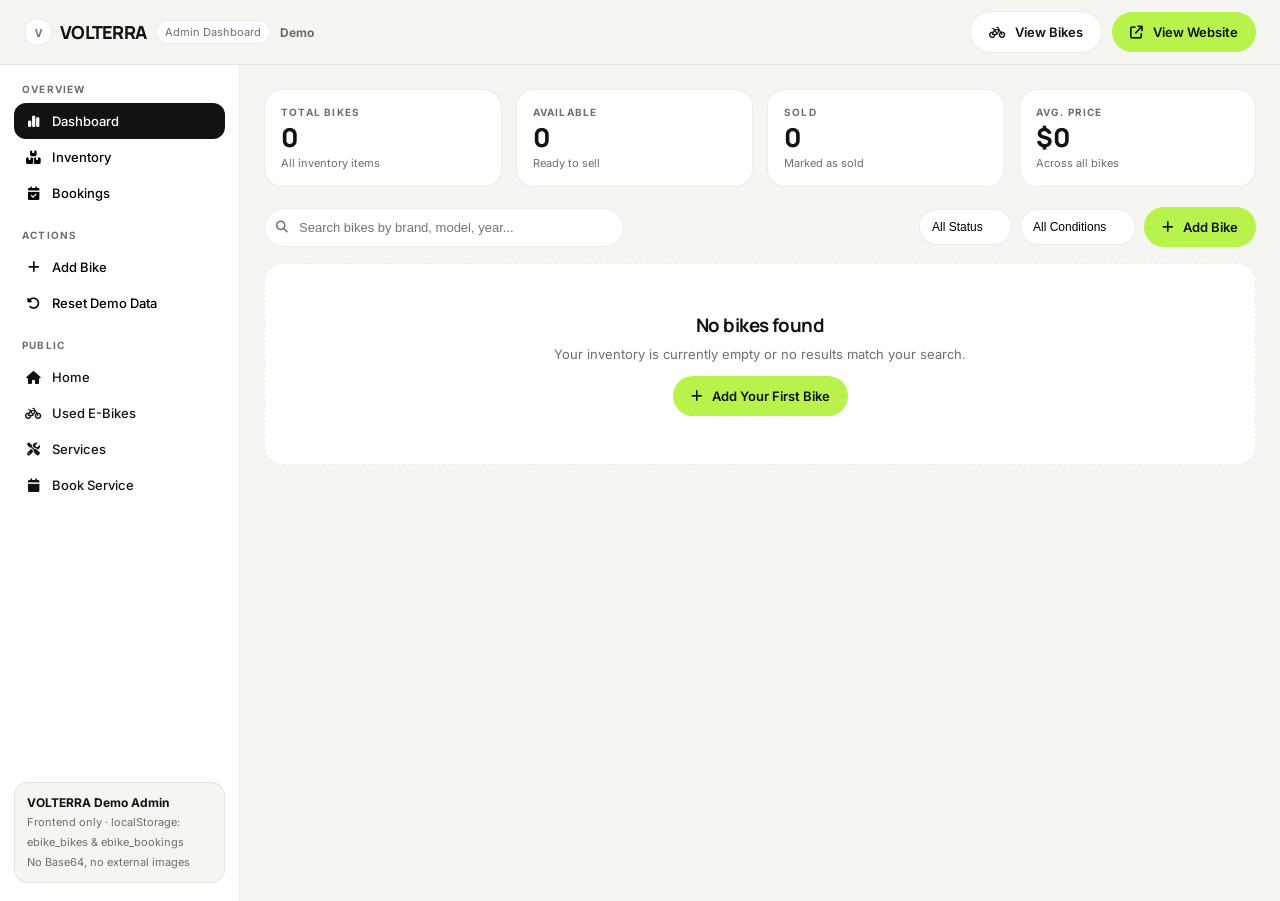
==== admin.html @ 975c0db8 "Create admin.html" ====
<!DOCTYPE html>
<html lang="en">
<head>
<meta charset="UTF-8">
<meta name="viewport" content="width=device-width, initial-scale=1.0">
<title>Admin Dashboard — VOLTERRA</title>
<meta name="description" content="VOLTERRA Admin Demo — inventory management">
<link rel="preconnect" href="https://fonts.googleapis.com">
<link rel="preconnect" href="https://fonts.gstatic.com" crossorigin>
<link href="https://fonts.googleapis.com/css2?family=Inter:wght@400;500;600&family=Manrope:wght@600;700;800&display=swap" rel="stylesheet">
<link rel="stylesheet" href="https://cdnjs.cloudflare.com/ajax/libs/font-awesome/6.5.2/css/all.min.css">
<style>
:root{
  --color-primary:#B7F34A; --color-dark:#111312; --color-bg:#F5F5F2; --color-white:#FFFFFF;
  --color-text-secondary:#6B706C; --color-border:rgba(17,19,18,0.08); --color-border-dark:rgba(255,255,255,0.12);
  --radius-xl:28px; --radius-lg:18px; --radius-pill:100px; --shadow-card:0 8px 40px rgba(17,19,18,0.06);
  --max-w:1280px; --pad-x:24px; --error:#D14343;
}
*{margin:0;padding:0;box-sizing:border-box}
html{scroll-behavior:smooth}
body{font-family:Inter,system-ui,sans-serif;background:var(--color-bg);color:var(--color-dark);-webkit-font-smoothing:antialiased;overflow-x:hidden}
h1,h2,h3,h4{font-family:Manrope,sans-serif;letter-spacing:-0.03em}
a{color:inherit;text-decoration:none} img{display:block;max-width:100%} button{border:0;background:none;font:inherit;cursor:pointer}
.container{width:100%;max-width:var(--max-w);margin:0 auto;padding-left:var(--pad-x);padding-right:var(--pad-x)}
.eyebrow{font-size:11px;font-weight:600;letter-spacing:0.14em;text-transform:uppercase;color:var(--color-text-secondary)}
.btn-primary{display:inline-flex;align-items:center;gap:10px;background:var(--color-primary);color:var(--color-dark);padding:12px 18px;border-radius:var(--radius-pill);font-weight:600;font-size:13px;transition:.18s;white-space:nowrap;justify-content:center}
.btn-primary:hover{transform:translateY(-1px);box-shadow:0 8px 24px rgba(183,243,74,0.35)}
.btn-secondary{display:inline-flex;align-items:center;gap:10px;border:1px solid var(--color-border);background:var(--color-white);padding:12px 18px;border-radius:var(--radius-pill);font-weight:600;font-size:13px;transition:.18s;justify-content:center}
.btn-secondary:hover{border-color:var(--color-dark)}
.btn-dark{display:inline-flex;align-items:center;gap:10px;background:var(--color-dark);color:var(--color-white);padding:12px 18px;border-radius:var(--radius-pill);font-weight:600;font-size:13px}
.btn-danger{background:#111312;color:#fff;padding:12px 18px;border-radius:var(--radius-pill);font-weight:600;font-size:13px}
.admin-header{position:sticky;top:0;z-index:50;background:rgba(245,245,242,0.9);backdrop-filter:saturate(180%) blur(16px);border-bottom:1px solid var(--color-border)}
.admin-nav{height:64px;display:flex;align-items:center;justify-content:space-between}
.logo{font-family:Manrope,sans-serif;font-weight:800;font-size:18px;letter-spacing:-0.04em;display:flex;align-items:center;gap:8px}
.logo-mark{width:28px;height:28px;background:var(--color-dark);color:var(--color-primary);display:grid;place-items:center;border-radius:8px;font-size:12px;font-weight:800}
.admin-title{display:flex;align-items:center;gap:10px}
.admin-title span{font-size:11px;color:var(--color-text-secondary);border:1px solid var(--color-border);padding:4px 8px;border-radius:100px;background:var(--color-white)}
.admin-layout{display:grid;grid-template-columns:240px 1fr;min-height:calc(100vh - 64px)}
.sidebar{background:var(--color-white);border-right:1px solid var(--color-border);padding:18px 14px;display:flex;flex-direction:column;gap:18px;position:sticky;top:64px;height:calc(100vh - 64px);overflow:auto}
.side-section{font-size:10px;letter-spacing:0.12em;text-transform:uppercase;color:var(--color-text-secondary);font-weight:700;margin-bottom:8px;padding-left:8px}
.side-link{display:flex;align-items:center;gap:10px;padding:10px 10px;border-radius:12px;font-size:13px;font-weight:500;transition:.18s;width:100%;text-align:left}
.side-link i{width:18px;text-align:center;font-size:13px}
.side-link.active{background:var(--color-dark);color:var(--color-white)}
.side-link:hover:not(.active){background:var(--color-bg)}
.side-foot{margin-top:auto;padding:12px;border:1px solid var(--color-border);border-radius:14px;background:var(--color-bg)}
.side-foot b{font-size:12px;display:block} .side-foot span{font-size:11px;color:var(--color-text-secondary)}
.main{padding:24px}
.stats{display:grid;grid-template-columns:repeat(4,1fr);gap:14px;margin-bottom:20px}
.stat-card{background:var(--color-white);border:1px solid var(--color-border);border-radius:18px;padding:16px}
.stat-card .k{font-size:10px;letter-spacing:0.12em;text-transform:uppercase;color:var(--color-text-secondary);font-weight:700;margin-bottom:6px}
.stat-card .v{font-family:Manrope,sans-serif;font-size:26px;font-weight:800;line-height:1}
.stat-card .sub{font-size:11px;color:var(--color-text-secondary);margin-top:6px}
.toolbar{display:flex;flex-wrap:wrap;gap:10px;align-items:center;justify-content:space-between;margin-bottom:16px}
.search{position:relative;flex:1 1 240px;max-width:360px}
.search i{position:absolute;left:12px;top:50%;transform:translateY(-50%);color:var(--color-text-secondary);font-size:12px}
.search input{width:100%;padding:11px 12px 11px 34px;border-radius:100px;border:1px solid var(--color-border);background:var(--color-white);font-size:13px;outline:none}
.search input:focus{border-color:var(--color-dark)}
.filters{display:flex;gap:8px;flex-wrap:wrap;align-items:center}
.filters select{padding:10px 28px 10px 12px;border-radius:100px;border:1px solid var(--color-border);background:var(--color-white);font-size:12px;font-weight:500;appearance:none;cursor:pointer}
.table-wrap{background:var(--color-white);border:1px solid var(--color-border);border-radius:20px;overflow:hidden}
.table-scroll{overflow:auto}
table{width:100%;border-collapse:collapse;min-width:900px}
thead th{font-size:10px;letter-spacing:0.1em;text-transform:uppercase;color:var(--color-text-secondary);font-weight:700;text-align:left;padding:12px;border-bottom:1px solid var(--color-border);background:#FAFAF8;white-space:nowrap}
tbody td{padding:12px;border-bottom:1px solid var(--color-border);font-size:13px;vertical-align:middle}
.bike-cell{display:flex;align-items:center;gap:10px}
.bike-cell img{width:48px;height:48px;border-radius:10px;object-fit:cover;background:#EEEDE8;border:1px solid var(--color-border)}
.bike-cell .ph{width:48px;height:48px;border-radius:10px;background:#EEEDE8;display:grid;place-items:center;font-size:10px;color:var(--color-text-secondary);border:1px solid var(--color-border)}
.badge{font-size:10px;font-weight:600;letter-spacing:0.06em;padding:4px 8px;border-radius:100px;display:inline-block;border:1px solid var(--color-border)}
.badge.available{background:#EAF5D0;border-color:#D6E8A8} .badge.sold{background:#EEEDE8}
.badge.excellent{background:var(--color-dark);color:#fff} .badge.great{background:#2A332E;color:#DDE7D3}
.actions{display:flex;gap:6px}
.icon-btn{width:32px;height:32px;border-radius:50%;border:1px solid var(--color-border);background:var(--color-white);display:grid;place-items:center;transition:.18s}
.icon-btn:hover{border-color:var(--color-dark);transform:translateY(-1px)}
.cards{display:none;grid-template-columns:1fr;gap:12px}
.bike-card{background:var(--color-white);border:1px solid var(--color-border);border-radius:18px;overflow:hidden;display:flex;gap:12px;padding:12px}
.bike-card img{width:84px;height:84px;border-radius:12px;object-fit:cover;background:#EEEDE8;flex:0 0 84px}
.bike-card .ph{width:84px;height:84px;border-radius:12px;background:#EEEDE8;display:grid;place-items:center;color:var(--color-text-secondary);font-size:10px;flex:0 0 84px;border:1px solid var(--color-border)}
.empty{background:var(--color-white);border:1px dashed var(--color-border);border-radius:20px;padding:48px 20px;text-align:center}
.backdrop{position:fixed;inset:0;background:rgba(17,19,18,0.42);backdrop-filter:blur(6px);z-index:70;display:none;place-items:center;padding:18px}
.backdrop.open{display:grid}
.modal{background:var(--color-white);border-radius:22px;max-width:640px;width:100%;border:1px solid var(--color-border);box-shadow:0 24px 80px rgba(0,0,0,0.18);overflow:hidden;animation:pop .28s}
@keyframes pop{from{transform:translateY(8px) scale(.98);opacity:0}to{transform:translateY(0) scale(1);opacity:1}}
.modal-head{padding:18px 20px;border-bottom:1px solid var(--color-border);display:flex;justify-content:space-between;align-items:center}
.modal-body{padding:18px 20px;max-height:70vh;overflow:auto}
.form-grid{display:grid;grid-template-columns:1fr 1fr;gap:12px}
.field{display:flex;flex-direction:column;gap:6px}
.field.full{grid-column:1/-1}
.field label{font-size:11px;font-weight:600}
.field input,.field select,.field textarea{padding:11px 12px;border-radius:12px;border:1px solid var(--color-border);background:var(--color-bg);font-size:13px;outline:none}
.field input:focus,.field select:focus,.field textarea:focus{border-color:var(--color-dark);background:var(--color-white)}
.field small.err{font-size:11px;color:var(--error);display:none} .field.invalid small.err{display:block} .field.invalid input{border-color:var(--error);background:#FFF6F6}
.modal-foot{padding:14px 20px;border-top:1px solid var(--color-border);display:flex;justify-content:flex-end;gap:10px;background:#FAFAF8}
.toast-wrap{position:fixed;bottom:18px;right:18px;z-index:80;display:flex;flex-direction:column;gap:10px}
.toast{background:var(--color-dark);color:var(--color-white);padding:12px 14px;border-radius:12px;font-size:13px;display:flex;align-items:center;gap:10px;box-shadow:0 12px 32px rgba(0,0,0,0.18)}
.bookings-list{display:grid;gap:10px}
.booking-card{background:var(--color-white);border:1px solid var(--color-border);border-radius:16px;padding:14px;display:flex;justify-content:space-between;gap:12px}
@media(max-width:1024px){
  .admin-layout{grid-template-columns:1fr} .sidebar{display:none}
  .stats{grid-template-columns:repeat(2,1fr)} .table-wrap{display:none} .cards{display:grid} .form-grid{grid-template-columns:1fr}
}
@media(max-width:640px){:root{--pad-x:16px} .stats{grid-template-columns:1fr 1fr} .main{padding:16px}}
</style>
</head>
<body>

<header class="admin-header">
  <div class="container admin-nav">
    <div class="admin-title">
      <a class="logo" href="index.html"><span class="logo-mark">V</span> VOLTERRA</a>
      <span>Admin Dashboard</span>
      <b style="font-size:12px;opacity:0.6">Demo</b>
    </div>
    <div style="display:flex;gap:10px;align-items:center">
      <a class="btn-secondary" href="bikes.html"><i class="fa-solid fa-bicycle"></i> View Bikes</a>
      <a class="btn-primary" href="index.html"><i class="fa-solid fa-arrow-up-right-from-square"></i> View Website</a>
    </div>
  </div>
</header>

<div class="admin-layout">
  <aside class="sidebar">
    <div>
      <div class="side-section">Overview</div>
      <button class="side-link active" data-tab="dashboard"><i class="fa-solid fa-chart-simple"></i> Dashboard</button>
      <button class="side-link" data-tab="inventory"><i class="fa-solid fa-boxes-stacked"></i> Inventory</button>
      <button class="side-link" data-tab="bookings"><i class="fa-solid fa-calendar-check"></i> Bookings <span id="bookingCountBadge" style="margin-left:auto;background:var(--color-primary);color:#111312;padding:2px 6px;border-radius:100px;font-size:10px;display:none">0</span></button>
    </div>
    <div>
      <div class="side-section">Actions</div>
      <button class="side-link" id="openAddFromSide"><i class="fa-solid fa-plus"></i> Add Bike</button>
      <button class="side-link" id="resetData"><i class="fa-solid fa-rotate-left"></i> Reset Demo Data</button>
    </div>
    <div>
      <div class="side-section">Public</div>
      <a class="side-link" href="index.html"><i class="fa-solid fa-house"></i> Home</a>
      <a class="side-link" href="bikes.html"><i class="fa-solid fa-bicycle"></i> Used E-Bikes</a>
      <a class="side-link" href="services.html"><i class="fa-solid fa-screwdriver-wrench"></i> Services</a>
      <a class="side-link" href="book-service.html"><i class="fa-solid fa-calendar"></i> Book Service</a>
    </div>
    <div class="side-foot">
      <b>VOLTERRA Demo Admin</b>
      <span>Frontend only · localStorage: ebike_bikes & ebike_bookings<br>No Base64, no external images</span>
    </div>
  </aside>

  <main class="main">
    <div class="stats" id="stats">
      <div class="stat-card"><div class="k">Total Bikes</div><div class="v" id="statTotal">0</div><div class="sub">All inventory items</div></div>
      <div class="stat-card"><div class="k">Available</div><div class="v" id="statAvail">0</div><div class="sub">Ready to sell</div></div>
      <div class="stat-card"><div class="k">Sold</div><div class="v" id="statSold">0</div><div class="sub">Marked as sold</div></div>
      <div class="stat-card"><div class="k">Avg. Price</div><div class="v" id="statAvg">$0</div><div class="sub">Across all bikes</div></div>
    </div>

    <div class="toolbar" id="inventoryToolbar">
      <div class="search"><i class="fa-solid fa-magnifying-glass"></i><input id="searchInput" type="search" placeholder="Search bikes by brand, model, year..."></div>
      <div class="filters">
        <select id="statusFilter"><option value="all">All Status</option><option value="Available">Available</option><option value="Sold">Sold</option></select>
        <select id="conditionFilter"><option value="all">All Conditions</option><option value="Excellent">Excellent</option><option value="Great">Great</option><option value="Good">Good</option></select>
        <button class="btn-primary" id="openAdd"><i class="fa-solid fa-plus"></i> Add Bike</button>
      </div>
    </div>

    <div class="table-wrap" id="tableWrap">
      <div class="table-scroll">
        <table>
          <thead><tr><th>Bike</th><th>Brand</th><th>Model</th><th>Year</th><th>Price</th><th>Mileage</th><th>Battery</th><th>Condition</th><th>Status</th><th>Actions</th></tr></thead>
          <tbody id="tableBody"></tbody>
        </table>
      </div>
    </div>

    <div class="cards" id="cards"></div>

    <div class="empty" id="emptyState" style="display:none">
      <h3>No bikes found</h3>
      <p style="font-size:13px;color:var(--color-text-secondary);margin:8px 0 14px">Your inventory is currently empty or no results match your search.</p>
      <button class="btn-primary" id="emptyAdd"><i class="fa-solid fa-plus"></i> Add Your First Bike</button>
    </div>

    <div id="bookingsSection" style="display:none;margin-top:20px">
      <div style="display:flex;justify-content:space-between;align-items:center;margin-bottom:12px">
        <h2 style="font-size:20px">Service Bookings</h2><span class="eyebrow">from localStorage ebike_bookings</span>
      </div>
      <div class="bookings-list" id="bookingsList"></div>
    </div>
  </main>
</div>

<!-- Add/Edit Modal -->
<div class="backdrop" id="bikeModal" aria-hidden="true">
  <div class="modal" role="dialog" aria-modal="true">
    <div class="modal-head"><h3 id="modalTitle">Add Bike</h3><button class="icon-btn" id="closeModal"><i class="fa-solid fa-xmark"></i></button></div>
    <div class="modal-body">
      <div class="form-grid">
        <div class="field full"><label>Image URL — local placeholder only</label><input id="inputImage" type="text" placeholder="assets/images/bikes/bike-1.jpg"><small class="err">Use assets/images/bikes/...</small></div>
        <div class="field" id="f-brand"><label>Brand *</label><input id="inputBrand" placeholder="Trek"><small class="err">Brand required</small></div>
        <div class="field" id="f-model"><label>Model *</label><input id="inputModel" placeholder="Powerfly 4"><small class="err">Model required</small></div>
        <div class="field" id="f-price"><label>Price * ($)</label><input id="inputPrice" type="number" min="0" placeholder="2100"><small class="err">Valid price required</small></div>
        <div class="field" id="f-year"><label>Year *</label><input id="inputYear" type="number" min="2015" max="2026" placeholder="2023"><small class="err">Valid year 2015-2026</small></div>
        <div class="field" id="f-mileage"><label>Mileage (km)</label><input id="inputMileage" type="number" min="0" placeholder="1240"><small class="err">Must be >=0</small></div>
        <div class="field" id="f-battery"><label>Battery</label><input id="inputBattery" placeholder="625 Wh"></div>
        <div class="field"><label>Frame Size</label><select id="inputFrame"><option value="S">S</option><option value="M" selected>M</option><option value="L">L</option><option value="One Size">One Size</option></select></div>
        <div class="field"><label>Condition</label><select id="inputCondition"><option>Excellent</option><option>Great</option><option>Good</option></select></div>
        <div class="field"><label>Status *</label><select id="inputStatus"><option>Available</option><option>Sold</option></select></div>
        <div class="field full"><label>Description</label><textarea id="inputDesc" rows="3" placeholder="Well-maintained used e-bike, inspected..."></textarea></div>
      </div>
    </div>
    <div class="modal-foot">
      <button class="btn-secondary" id="cancelModal">Cancel</button>
      <button class="btn-primary" id="saveModal"><i class="fa-solid fa-check"></i> <span id="saveText">Add Bike</span></button>
    </div>
  </div>
</div>

<!-- Delete Modal -->
<div class="backdrop" id="deleteModal" aria-hidden="true">
  <div class="modal" style="max-width:420px">
    <div class="modal-head"><h3>Delete this bike?</h3><button class="icon-btn" id="closeDelete"><i class="fa-solid fa-xmark"></i></button></div>
    <div class="modal-body">
      <p style="font-size:13px;color:var(--color-text-secondary);line-height:1.5">Are you sure you want to remove <b id="deleteName">this bike</b> from the inventory?</p>
    </div>
    <div class="modal-foot">
      <button class="btn-secondary" id="cancelDelete">Cancel</button>
      <button class="btn-danger" id="confirmDelete"><i class="fa-solid fa-trash"></i> Delete Bike</button>
    </div>
  </div>
</div>

<div class="toast-wrap" id="toastWrap"></div>

<script src="data/bikes.js"></script>
<script src="js/admin.js"></script>
</body>
</html>
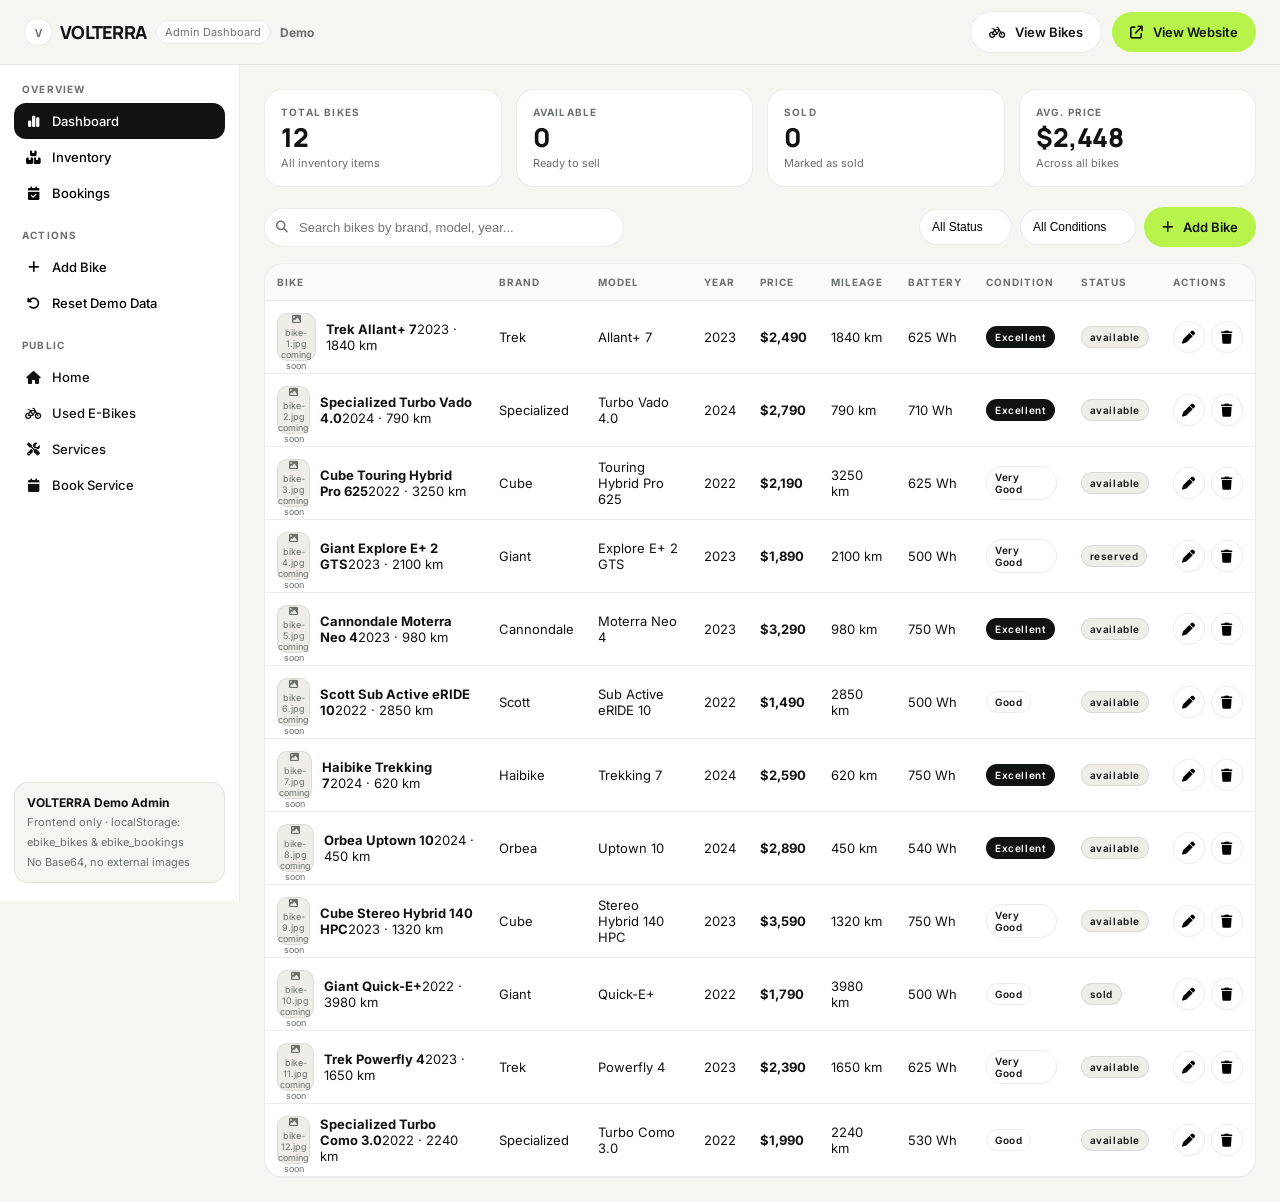
==== commit a047c619: "Update admin.html" ====
--- a/admin.html
+++ b/admin.html
@@ -192,7 +192,7 @@
     <div class="modal-head"><h3 id="modalTitle">Add Bike</h3><button class="icon-btn" id="closeModal"><i class="fa-solid fa-xmark"></i></button></div>
     <div class="modal-body">
       <div class="form-grid">
-        <div class="field full"><label>Image URL — local placeholder only</label><input id="inputImage" type="text" placeholder="assets/images/bikes/bike-1.jpg"><small class="err">Use assets/images/bikes/...</small></div>
+        <div class="field full"><label>Image URL — local placeholder only</label><input id="inputImage" type="text" placeholder="assets/images/bikes/bike-01-1.jpg"><small class="err">Use assets/images/bikes/...</small></div>
         <div class="field" id="f-brand"><label>Brand *</label><input id="inputBrand" placeholder="Trek"><small class="err">Brand required</small></div>
         <div class="field" id="f-model"><label>Model *</label><input id="inputModel" placeholder="Powerfly 4"><small class="err">Model required</small></div>
         <div class="field" id="f-price"><label>Price * ($)</label><input id="inputPrice" type="number" min="0" placeholder="2100"><small class="err">Valid price required</small></div>
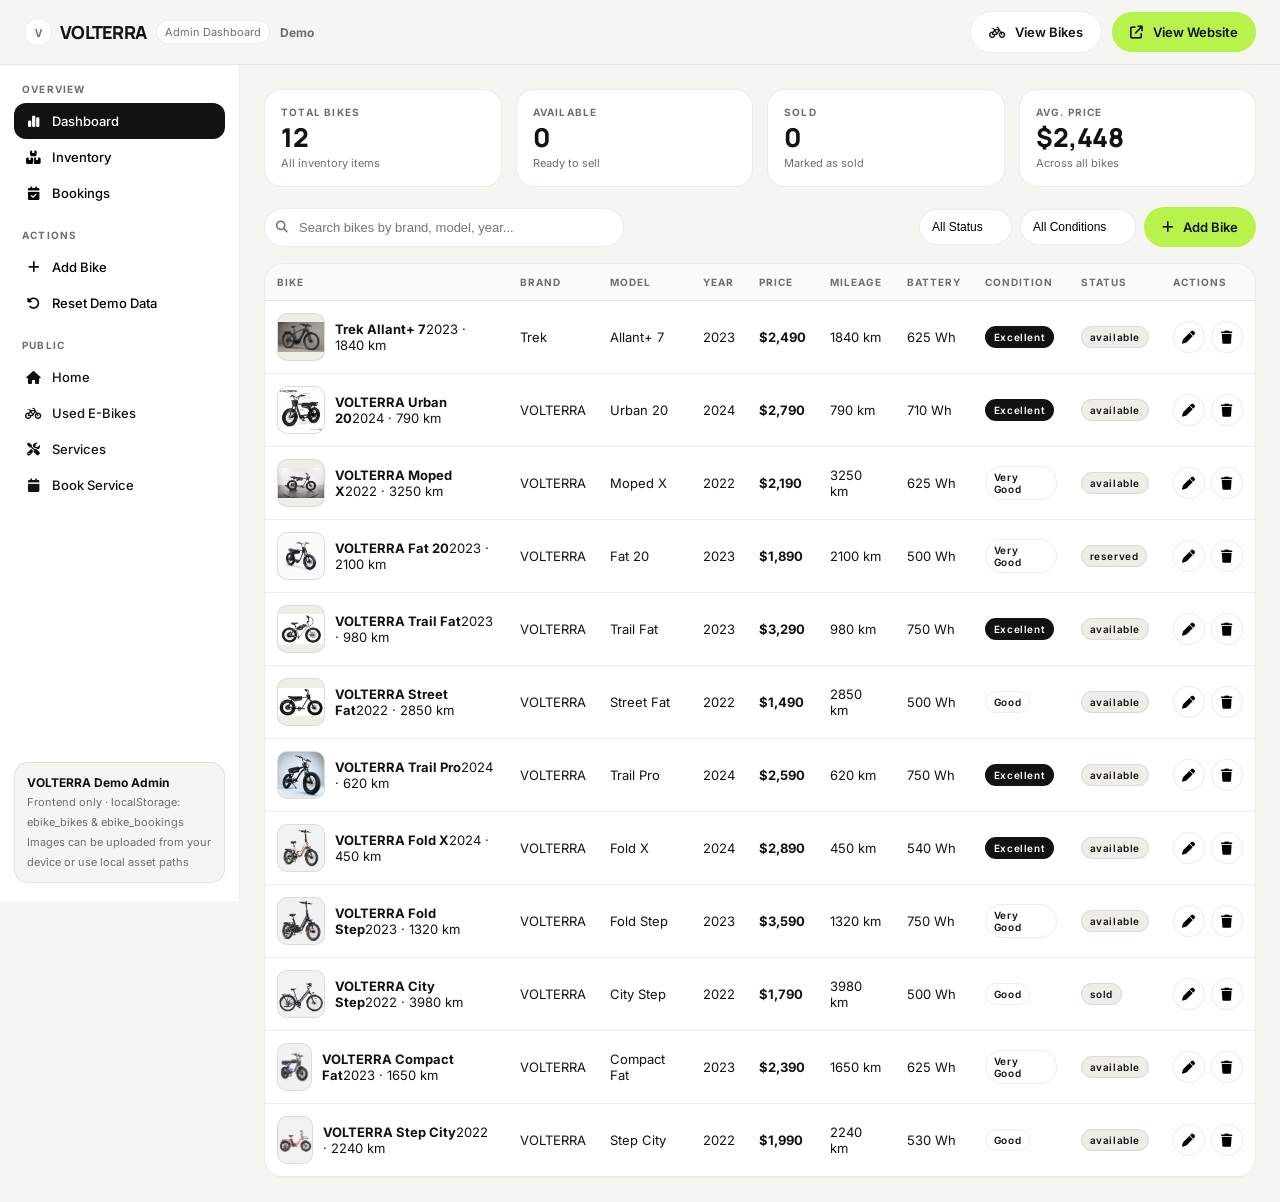
==== commit 762ba7df: "Update admin.html" ====
--- a/admin.html
+++ b/admin.html
@@ -63,7 +63,7 @@
 thead th{font-size:10px;letter-spacing:0.1em;text-transform:uppercase;color:var(--color-text-secondary);font-weight:700;text-align:left;padding:12px;border-bottom:1px solid var(--color-border);background:#FAFAF8;white-space:nowrap}
 tbody td{padding:12px;border-bottom:1px solid var(--color-border);font-size:13px;vertical-align:middle}
 .bike-cell{display:flex;align-items:center;gap:10px}
-.bike-cell img{width:48px;height:48px;border-radius:10px;object-fit:cover;background:#EEEDE8;border:1px solid var(--color-border)}
+.bike-cell img{width:48px;height:48px;border-radius:10px;object-fit:contain;background:#EEEDE8;border:1px solid var(--color-border)}
 .bike-cell .ph{width:48px;height:48px;border-radius:10px;background:#EEEDE8;display:grid;place-items:center;font-size:10px;color:var(--color-text-secondary);border:1px solid var(--color-border)}
 .badge{font-size:10px;font-weight:600;letter-spacing:0.06em;padding:4px 8px;border-radius:100px;display:inline-block;border:1px solid var(--color-border)}
 .badge.available{background:#EAF5D0;border-color:#D6E8A8} .badge.sold{background:#EEEDE8}
@@ -73,7 +73,7 @@
 .icon-btn:hover{border-color:var(--color-dark);transform:translateY(-1px)}
 .cards{display:none;grid-template-columns:1fr;gap:12px}
 .bike-card{background:var(--color-white);border:1px solid var(--color-border);border-radius:18px;overflow:hidden;display:flex;gap:12px;padding:12px}
-.bike-card img{width:84px;height:84px;border-radius:12px;object-fit:cover;background:#EEEDE8;flex:0 0 84px}
+.bike-card img{width:84px;height:84px;border-radius:12px;object-fit:contain;background:#EEEDE8;flex:0 0 84px}
 .bike-card .ph{width:84px;height:84px;border-radius:12px;background:#EEEDE8;display:grid;place-items:center;color:var(--color-text-secondary);font-size:10px;flex:0 0 84px;border:1px solid var(--color-border)}
 .empty{background:var(--color-white);border:1px dashed var(--color-border);border-radius:20px;padding:48px 20px;text-align:center}
 .backdrop{position:fixed;inset:0;background:rgba(17,19,18,0.42);backdrop-filter:blur(6px);z-index:70;display:none;place-items:center;padding:18px}
@@ -139,7 +139,7 @@
     </div>
     <div class="side-foot">
       <b>VOLTERRA Demo Admin</b>
-      <span>Frontend only · localStorage: ebike_bikes & ebike_bookings<br>No Base64, no external images</span>
+      <span>Frontend only · localStorage: ebike_bikes & ebike_bookings<br>Images can be uploaded from your device or use local asset paths</span>
     </div>
   </aside>
 
@@ -192,7 +192,19 @@
     <div class="modal-head"><h3 id="modalTitle">Add Bike</h3><button class="icon-btn" id="closeModal"><i class="fa-solid fa-xmark"></i></button></div>
     <div class="modal-body">
       <div class="form-grid">
-        <div class="field full"><label>Image URL — local placeholder only</label><input id="inputImage" type="text" placeholder="assets/images/bikes/bike-01-1.jpg"><small class="err">Use assets/images/bikes/...</small></div>
+        <div class="field full">
+          <label>Bike Image</label>
+          <input id="inputImage" type="text" placeholder="assets/images/bikes/bike-01-1.jpg" autocomplete="off">
+          <small class="err">Use a local asset path, or choose an image file below.</small>
+          <div style="display:flex;align-items:center;gap:10px;margin-top:8px;flex-wrap:wrap">
+            <label for="inputImageFile" class="btn-secondary" style="padding:9px 13px;font-size:12px;cursor:pointer"><i class="fa-solid fa-upload"></i> Choose Image</label>
+            <input id="inputImageFile" type="file" accept="image/jpeg,image/png,image/webp,image/avif" style="display:none">
+            <span id="imageFileName" style="font-size:11px;color:var(--color-text-secondary)">No file selected</span>
+          </div>
+          <div id="imagePreview" style="display:none;margin-top:10px;border:1px solid var(--color-border);border-radius:12px;background:var(--color-surface-alt);padding:8px;max-width:220px">
+            <img id="imagePreviewImg" alt="Selected bike preview" style="display:block;width:100%;height:130px;object-fit:contain;border-radius:8px">
+          </div>
+        </div>
         <div class="field" id="f-brand"><label>Brand *</label><input id="inputBrand" placeholder="Trek"><small class="err">Brand required</small></div>
         <div class="field" id="f-model"><label>Model *</label><input id="inputModel" placeholder="Powerfly 4"><small class="err">Model required</small></div>
         <div class="field" id="f-price"><label>Price * ($)</label><input id="inputPrice" type="number" min="0" placeholder="2100"><small class="err">Valid price required</small></div>
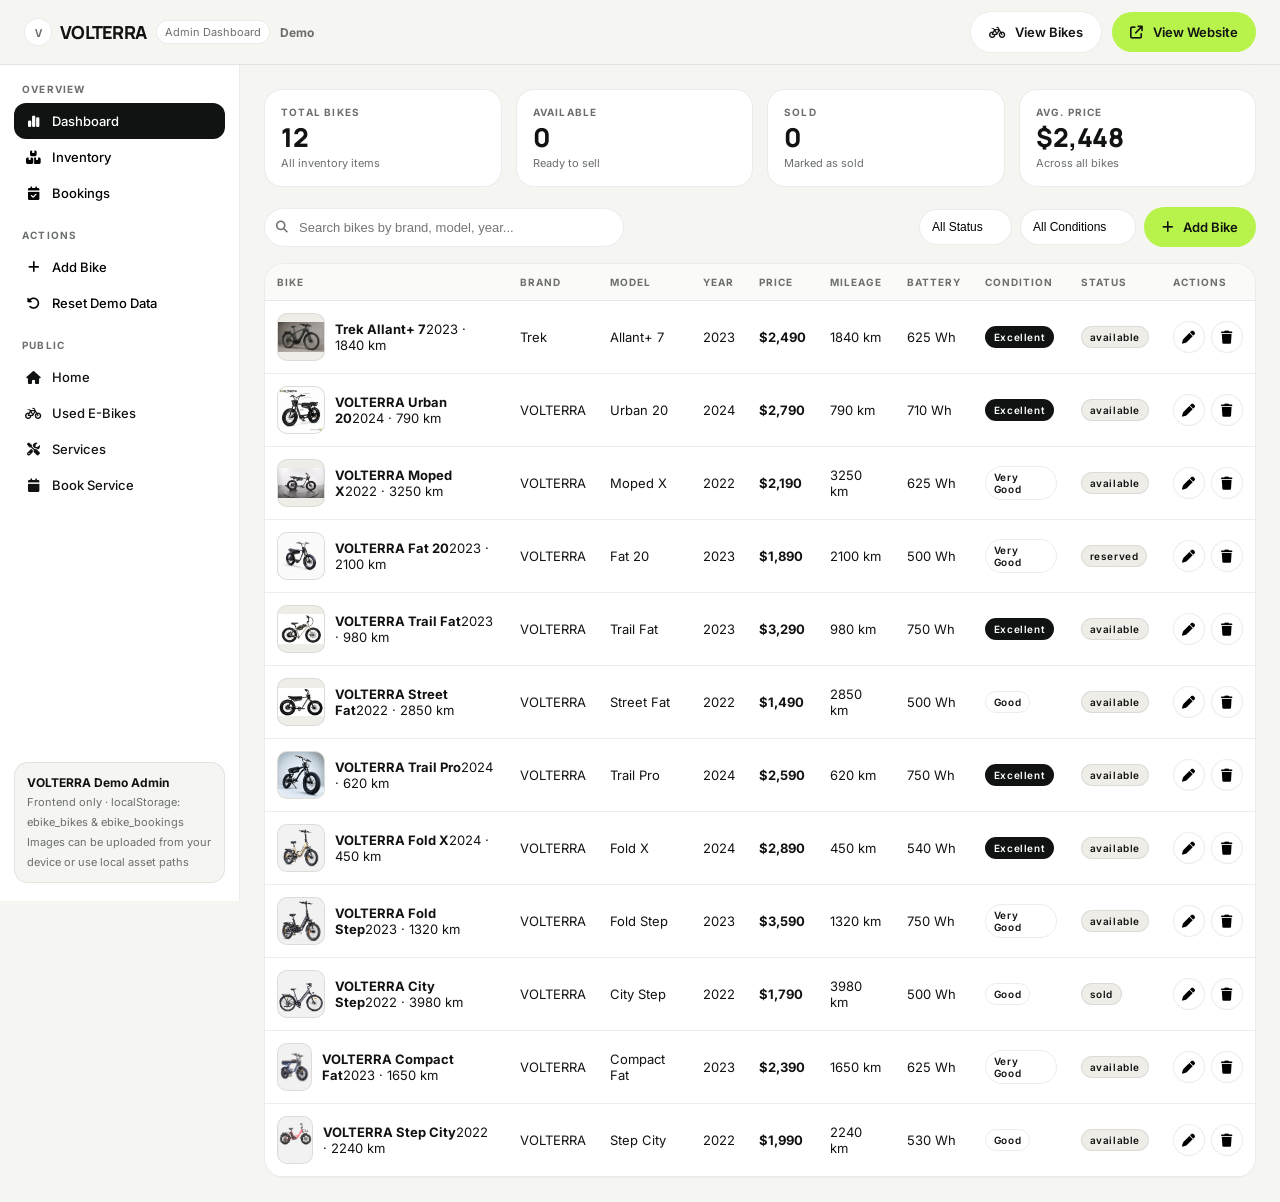
==== commit fbbea15f: "Enhance image upload and preview features Updated image upload functionality to allow multiple image" ====
--- a/admin.html
+++ b/admin.html
@@ -71,10 +71,6 @@
 .actions{display:flex;gap:6px}
 .icon-btn{width:32px;height:32px;border-radius:50%;border:1px solid var(--color-border);background:var(--color-white);display:grid;place-items:center;transition:.18s}
 .icon-btn:hover{border-color:var(--color-dark);transform:translateY(-1px)}
-.cards{display:none;grid-template-columns:1fr;gap:12px}
-.bike-card{background:var(--color-white);border:1px solid var(--color-border);border-radius:18px;overflow:hidden;display:flex;gap:12px;padding:12px}
-.bike-card img{width:84px;height:84px;border-radius:12px;object-fit:contain;background:#EEEDE8;flex:0 0 84px}
-.bike-card .ph{width:84px;height:84px;border-radius:12px;background:#EEEDE8;display:grid;place-items:center;color:var(--color-text-secondary);font-size:10px;flex:0 0 84px;border:1px solid var(--color-border)}
 .empty{background:var(--color-white);border:1px dashed var(--color-border);border-radius:20px;padding:48px 20px;text-align:center}
 .backdrop{position:fixed;inset:0;background:rgba(17,19,18,0.42);backdrop-filter:blur(6px);z-index:70;display:none;place-items:center;padding:18px}
 .backdrop.open{display:grid}
@@ -89,6 +85,12 @@
 .field input,.field select,.field textarea{padding:11px 12px;border-radius:12px;border:1px solid var(--color-border);background:var(--color-bg);font-size:13px;outline:none}
 .field input:focus,.field select:focus,.field textarea:focus{border-color:var(--color-dark);background:var(--color-white)}
 .field small.err{font-size:11px;color:var(--error);display:none} .field.invalid small.err{display:block} .field.invalid input{border-color:var(--error);background:#FFF6F6}
+.image-upload-help{font-size:11px;color:var(--color-text-secondary);line-height:1.45}
+.image-preview-grid{display:grid;grid-template-columns:repeat(4,1fr);gap:8px;margin-top:10px}
+.image-preview-item{position:relative;aspect-ratio:1;border:1px solid var(--color-border);border-radius:10px;overflow:hidden;background:var(--color-surface-alt)}
+.image-preview-item img{width:100%;height:100%;object-fit:contain;padding:4px}
+.image-preview-item .preview-num{position:absolute;left:5px;top:5px;background:var(--color-dark);color:#fff;border-radius:100px;font-size:9px;padding:3px 6px}
+
 .modal-foot{padding:14px 20px;border-top:1px solid var(--color-border);display:flex;justify-content:flex-end;gap:10px;background:#FAFAF8}
 .toast-wrap{position:fixed;bottom:18px;right:18px;z-index:80;display:flex;flex-direction:column;gap:10px}
 .toast{background:var(--color-dark);color:var(--color-white);padding:12px 14px;border-radius:12px;font-size:13px;display:flex;align-items:center;gap:10px;box-shadow:0 12px 32px rgba(0,0,0,0.18)}
@@ -96,7 +98,8 @@
 .booking-card{background:var(--color-white);border:1px solid var(--color-border);border-radius:16px;padding:14px;display:flex;justify-content:space-between;gap:12px}
 @media(max-width:1024px){
   .admin-layout{grid-template-columns:1fr} .sidebar{display:none}
-  .stats{grid-template-columns:repeat(2,1fr)} .table-wrap{display:none} .cards{display:grid} .form-grid{grid-template-columns:1fr}
+  .stats{grid-template-columns:repeat(2,1fr)} .form-grid{grid-template-columns:1fr}
+  .table-scroll{overflow-x:auto}
 }
 @media(max-width:640px){:root{--pad-x:16px} .stats{grid-template-columns:1fr 1fr} .main{padding:16px}}
 </style>
@@ -169,8 +172,6 @@
       </div>
     </div>
 
-    <div class="cards" id="cards"></div>
-
     <div class="empty" id="emptyState" style="display:none">
       <h3>No bikes found</h3>
       <p style="font-size:13px;color:var(--color-text-secondary);margin:8px 0 14px">Your inventory is currently empty or no results match your search.</p>
@@ -193,17 +194,14 @@
     <div class="modal-body">
       <div class="form-grid">
         <div class="field full">
-          <label>Bike Image</label>
-          <input id="inputImage" type="text" placeholder="assets/images/bikes/bike-01-1.jpg" autocomplete="off">
-          <small class="err">Use a local asset path, or choose an image file below.</small>
+          <label>Bike Images</label>
+          <div class="image-upload-help">Choose multiple photos at once. The first selected photo becomes the main image, and all selected photos are saved to the bike gallery.</div>
           <div style="display:flex;align-items:center;gap:10px;margin-top:8px;flex-wrap:wrap">
-            <label for="inputImageFile" class="btn-secondary" style="padding:9px 13px;font-size:12px;cursor:pointer"><i class="fa-solid fa-upload"></i> Choose Image</label>
-            <input id="inputImageFile" type="file" accept="image/jpeg,image/png,image/webp,image/avif" style="display:none">
-            <span id="imageFileName" style="font-size:11px;color:var(--color-text-secondary)">No file selected</span>
+            <label for="inputImageFile" class="btn-secondary" style="padding:9px 13px;font-size:12px;cursor:pointer"><i class="fa-solid fa-images"></i> Choose Images</label>
+            <input id="inputImageFile" type="file" accept="image/jpeg,image/png,image/webp,image/avif" multiple style="display:none">
+            <span id="imageFileName" style="font-size:11px;color:var(--color-text-secondary)">No images selected</span>
           </div>
-          <div id="imagePreview" style="display:none;margin-top:10px;border:1px solid var(--color-border);border-radius:12px;background:var(--color-surface-alt);padding:8px;max-width:220px">
-            <img id="imagePreviewImg" alt="Selected bike preview" style="display:block;width:100%;height:130px;object-fit:contain;border-radius:8px">
-          </div>
+          <div id="imagePreview" class="image-preview-grid" style="display:none"></div>
         </div>
         <div class="field" id="f-brand"><label>Brand *</label><input id="inputBrand" placeholder="Trek"><small class="err">Brand required</small></div>
         <div class="field" id="f-model"><label>Model *</label><input id="inputModel" placeholder="Powerfly 4"><small class="err">Model required</small></div>
